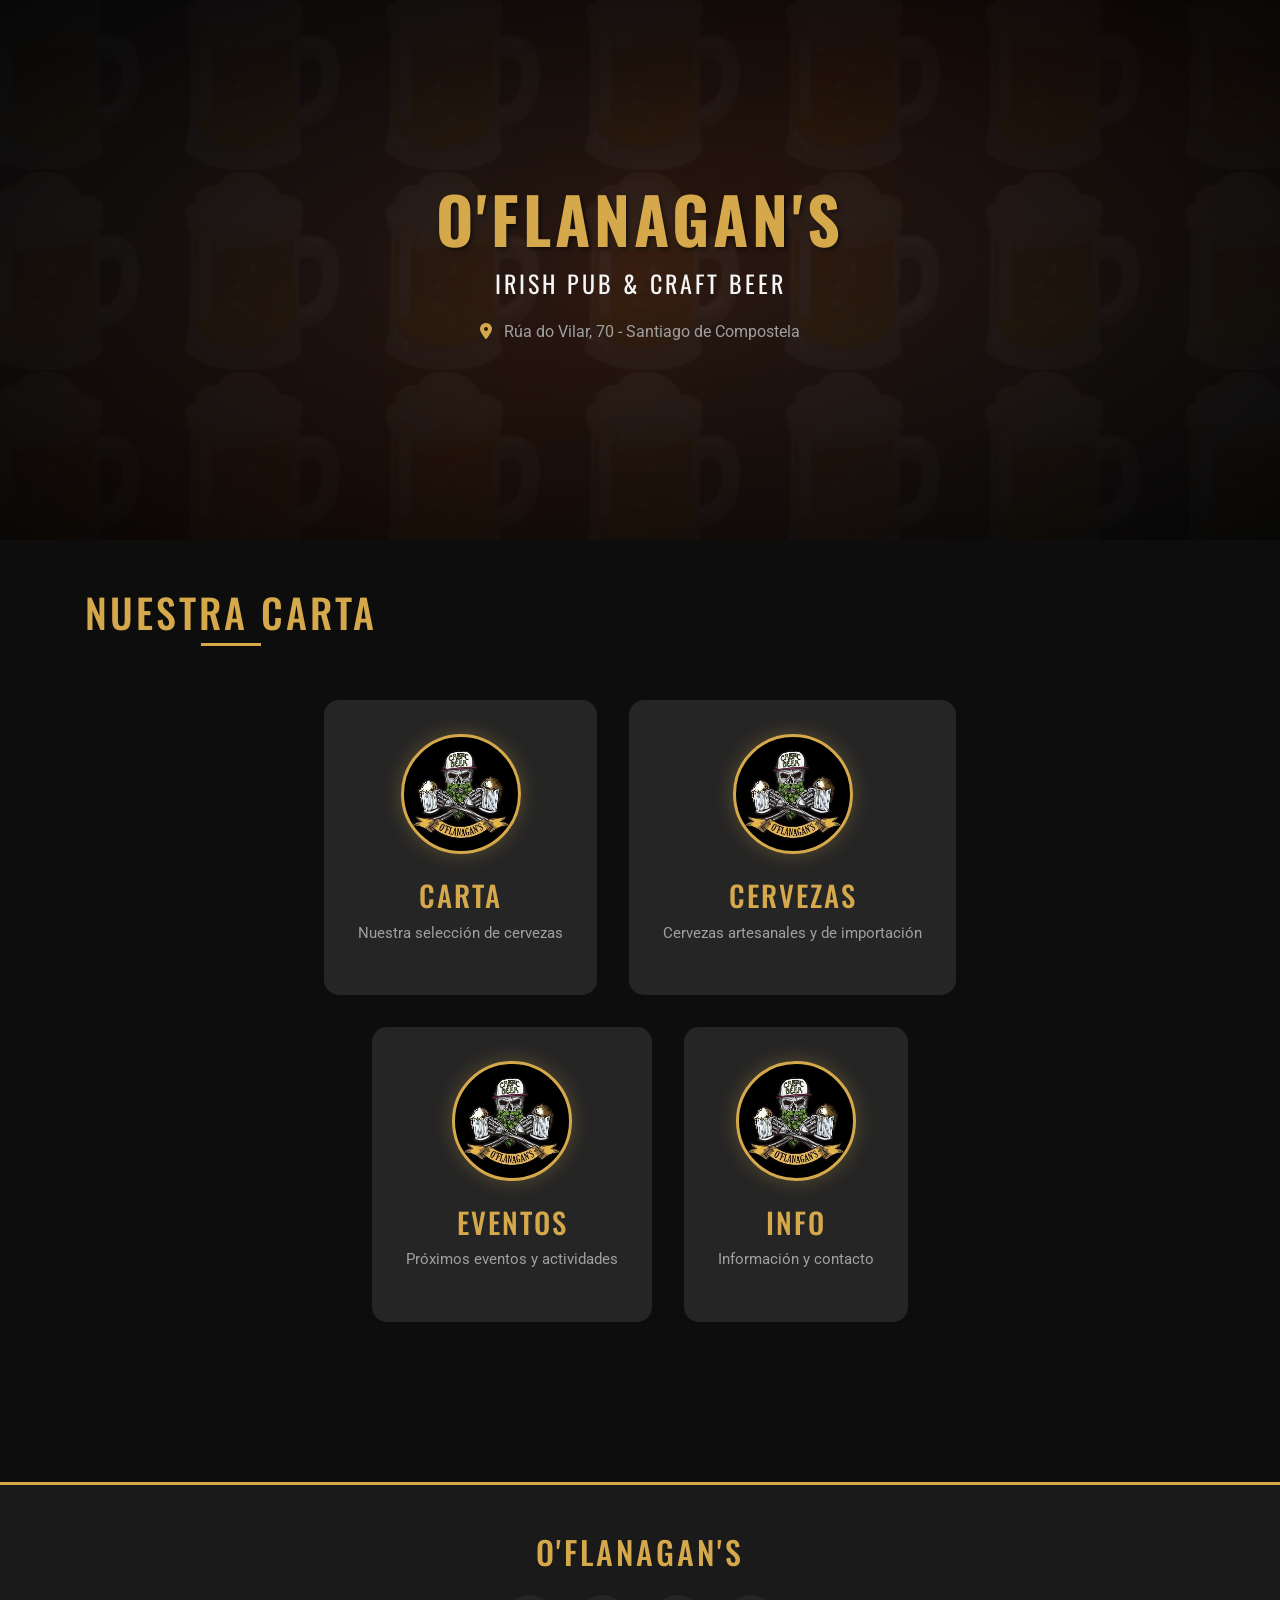
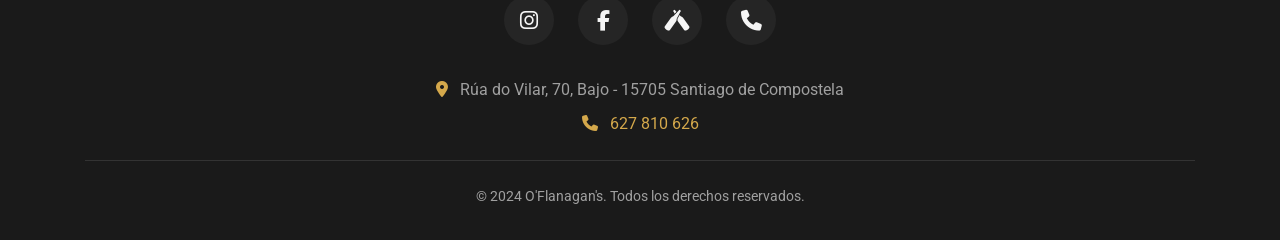
==== index.html @ c4d542ac "Add: Nueva estructura con carta, cervezas, eventos, info + logo + iconos redes" ====
<!DOCTYPE html>
<html lang="es">
<head>
    <meta charset="UTF-8">
    <meta name="viewport" content="width=device-width, initial-scale=1.0">
    <meta name="description" content="O'Flanagan's - Cervecería Craft en Santiago de Compostela">
    <title>O'Flanagan's - Cervecería Craft</title>
    <link rel="stylesheet" href="https://cdn.jsdelivr.net/npm/bootstrap@4.6.2/dist/css/bootstrap.min.css">
    <link rel="stylesheet" href="https://cdnjs.cloudflare.com/ajax/libs/font-awesome/6.4.0/css/all.min.css">
    <link href="https://fonts.googleapis.com/css2?family=Oswald:wght@400;700&family=Roboto:wght@300;400;700&display=swap" rel="stylesheet">
    <link rel="stylesheet" href="css/style.css">
</head>
<body>
    <header class="hero-section">
        <div class="hero-overlay"></div>
        <div class="container hero-content">
            <h1 class="brand-title">O'FLANAGAN'S</h1>
            <p class="brand-subtitle">Irish Pub & Craft Beer</p>
            <p class="location"><i class="fas fa-map-marker-alt"></i> Rúa do Vilar, 70 - Santiago de Compostela</p>
        </div>
    </header>

    <main class="container py-5">
        <h2 class="section-title text-center mb-5">NUESTRA CARTA</h2>
        
        <div class="menu-grid">
            <div class="menu-row">
                <a href="carta.html" class="menu-card">
                    <div class="menu-card-img" style="background: url('img/logo.png') center/cover no-repeat;">
                    </div>
                    <h3>CARTA</h3>
                    <p>Nuestra selección de cervezas</p>
                </a>
                
                <a href="cervezas.html" class="menu-card">
                    <div class="menu-card-img" style="background: url('img/logo.png') center/cover no-repeat;">
                    </div>
                    <h3>CERVEZAS</h3>
                    <p>Cervezas artesanales y de importación</p>
                </a>
            </div>
            
            <div class="menu-row">
                <a href="eventos.html" class="menu-card">
                    <div class="menu-card-img" style="background: url('img/logo.png') center/cover no-repeat;">
                    </div>
                    <h3>EVENTOS</h3>
                    <p>Próximos eventos y actividades</p>
                </a>
                
                <a href="info.html" class="menu-card">
                    <div class="menu-card-img" style="background: url('img/logo.png') center/cover no-repeat;">
                    </div>
                    <h3>INFO</h3>
                    <p>Información y contacto</p>
                </a>
            </div>
        </div>
    </main>

    <footer class="site-footer">
        <div class="container">
            <div class="footer-logo">
                <h3>O'FLANAGAN'S</h3>
            </div>
            
            <div class="social-links">
                <a href="https://www.instagram.com/oflanaganscraft/" target="_blank" class="social-link" title="Instagram">
                    <i class="fab fa-instagram"></i>
                </a>
                <a href="https://www.facebook.com/oflanagans" target="_blank" class="social-link" title="Facebook">
                    <i class="fab fa-facebook-f"></i>
                </a>
                <a href="https://untappd.com/v/oflanagans" target="_blank" class="social-link" title="Untappd">
                    <i class="fab fa-untappd"></i>
                </a>
                <a href="tel:+34627810626" class="social-link" title="Teléfono">
                    <i class="fas fa-phone"></i>
                </a>
            </div>
            
            <div class="contact-info">
                <p><i class="fas fa-map-marker-alt"></i> Rúa do Vilar, 70, Bajo - 15705 Santiago de Compostela</p>
                <p><i class="fas fa-phone"></i> <a href="tel:+34627810626">627 810 626</a></p>
            </div>
            
            <p class="copyright">&copy; 2024 O'Flanagan's. Todos los derechos reservados.</p>
        </div>
    </footer>

    <script src="https://code.jquery.com/jquery-3.6.0.min.js"></script>
    <script src="https://cdn.jsdelivr.net/npm/bootstrap@4.6.2/dist/js/bootstrap.bundle.min.js"></script>
</body>
</html>
---- css/style.css ----
/* Variables */
:root {
    --primary-gold: #d4a84b;
    --primary-dark: #1a1a1a;
    --secondary-dark: #0d0d0d;
    --text-light: #f5f5f5;
    --text-muted: #a0a0a0;
    --accent-red: #8b0000;
    --card-bg: #252525;
    --transition: all 0.3s ease;
}

/* Reset & Base */
* {
    margin: 0;
    padding: 0;
    box-sizing: border-box;
}

body {
    font-family: 'Roboto', sans-serif;
    background-color: var(--secondary-dark);
    color: var(--text-light);
    min-height: 100vh;
    line-height: 1.6;
}

/* Hero Section */
.hero-section {
    position: relative;
    height: 60vh;
    min-height: 400px;
    display: flex;
    align-items: center;
    justify-content: center;
    background: linear-gradient(135deg, #1a1a1a 0%, #2d1810 50%, #1a1a1a 100%);
    overflow: hidden;
}

.hero-section::before {
    content: '';
    position: absolute;
    top: 0;
    left: 0;
    right: 0;
    bottom: 0;
    background: url('data:image/svg+xml,<svg xmlns="http://www.w3.org/2000/svg" viewBox="0 0 100 100"><text y=".9em" font-size="90">🍺</text></svg>') center/200px repeat;
    opacity: 0.05;
}

.hero-overlay {
    position: absolute;
    top: 0;
    left: 0;
    right: 0;
    bottom: 0;
    background: radial-gradient(ellipse at center, transparent 0%, rgba(0,0,0,0.8) 100%);
}

.hero-content {
    position: relative;
    z-index: 2;
    text-align: center;
}

.brand-title {
    font-family: 'Oswald', sans-serif;
    font-size: 4rem;
    font-weight: 700;
    color: var(--primary-gold);
    text-shadow: 2px 2px 4px rgba(0,0,0,0.5);
    letter-spacing: 4px;
    margin-bottom: 0.5rem;
    animation: fadeInDown 1s ease;
}

.brand-subtitle {
    font-family: 'Oswald', sans-serif;
    font-size: 1.5rem;
    color: var(--text-light);
    text-transform: uppercase;
    letter-spacing: 3px;
    margin-bottom: 1rem;
    animation: fadeInUp 1s ease 0.3s both;
}

.location {
    color: var(--text-muted);
    font-size: 1rem;
    animation: fadeInUp 1s ease 0.6s both;
}

.location i {
    color: var(--primary-gold);
    margin-right: 0.5rem;
}

/* Section Title */
.section-title {
    font-family: 'Oswald', sans-serif;
    font-size: 2.5rem;
    color: var(--primary-gold);
    text-transform: uppercase;
    letter-spacing: 3px;
    position: relative;
    display: inline-block;
}

.section-title::after {
    content: '';
    position: absolute;
    bottom: -10px;
    left: 50%;
    transform: translateX(-50%);
    width: 60px;
    height: 3px;
    background: var(--primary-gold);
}

/* Menu Grid */
.menu-grid {
    display: flex;
    flex-direction: column;
    gap: 0;
    padding: 1rem;
    max-width: 900px;
    margin: 0 auto;
}

.menu-row {
    display: flex;
    justify-content: center;
    gap: 2rem;
    flex-wrap: wrap;
    margin-bottom: 2rem;
}

.menu-card {
    background: var(--card-bg);
    border-radius: 15px;
    padding: 2rem;
    text-align: center;
    text-decoration: none;
    color: var(--text-light);
    transition: var(--transition);
    border: 2px solid transparent;
    position: relative;
    overflow: hidden;
}

.menu-card::before {
    content: '';
    position: absolute;
    top: 0;
    left: 0;
    right: 0;
    height: 4px;
    background: linear-gradient(90deg, var(--primary-gold), var(--accent-red));
    transform: scaleX(0);
    transition: var(--transition);
}

.menu-card:hover {
    transform: translateY(-10px);
    box-shadow: 0 20px 40px rgba(0,0,0,0.4);
    border-color: var(--primary-gold);
}

.menu-card:hover::before {
    transform: scaleX(1);
}

.menu-card-img {
    width: 120px;
    height: 120px;
    margin: 0 auto 1.5rem;
    display: flex;
    align-items: center;
    justify-content: center;
    border-radius: 50%;
    font-size: 2.5rem;
    color: var(--text-light);
    border: 3px solid var(--primary-gold);
    box-shadow: 0 0 20px rgba(212, 168, 75, 0.3);
}

.menu-card h3 {
    font-family: 'Oswald', sans-serif;
    font-size: 1.8rem;
    color: var(--primary-gold);
    margin-bottom: 0.5rem;
    letter-spacing: 2px;
}

.menu-card p {
    color: var(--text-muted);
    font-size: 0.95rem;
}

/* Page Header */
.page-header {
    background: linear-gradient(135deg, var(--primary-dark), #2d1810);
    padding: 3rem 0;
    text-align: center;
    border-bottom: 3px solid var(--primary-gold);
}

.page-header h1 {
    font-family: 'Oswald', sans-serif;
    font-size: 3rem;
    color: var(--primary-gold);
    letter-spacing: 3px;
}

/* Beer Table */
.beer-table-container {
    max-width: 1000px;
    margin: 3rem auto;
    padding: 0 1rem;
}

.beer-table {
    width: 100%;
    border-collapse: collapse;
    background: var(--card-bg);
    border-radius: 10px;
    overflow: hidden;
}

.beer-table th,
.beer-table td {
    padding: 1rem 1.5rem;
    text-align: left;
    border-bottom: 1px solid #333;
}

.beer-table th {
    background: var(--primary-dark);
    color: var(--primary-gold);
    font-family: 'Oswald', sans-serif;
    font-weight: 700;
    text-transform: uppercase;
    letter-spacing: 1px;
}

.beer-table tr:hover {
    background: rgba(212, 168, 75, 0.1);
}

.beer-table .beer-name {
    font-weight: 700;
    color: var(--text-light);
}

.beer-table .beer-origin {
    color: var(--text-muted);
    font-style: italic;
}

.beer-table .beer-price {
    color: var(--primary-gold);
    font-weight: 700;
    font-size: 1.1rem;
}

.beer-table .beer-abv {
    background: var(--accent-red);
    color: white;
    padding: 0.2rem 0.6rem;
    border-radius: 20px;
    font-size: 0.85rem;
}

/* Back Button */
.back-btn {
    display: inline-flex;
    align-items: center;
    gap: 0.5rem;
    color: var(--primary-gold);
    text-decoration: none;
    font-weight: 600;
    margin: 2rem;
    padding: 0.75rem 1.5rem;
    border: 2px solid var(--primary-gold);
    border-radius: 30px;
    transition: var(--transition);
}

.back-btn:hover {
    background: var(--primary-gold);
    color: var(--secondary-dark);
}

/* Footer */
.site-footer {
    background: var(--primary-dark);
    padding: 3rem 0 1rem;
    margin-top: 4rem;
    border-top: 3px solid var(--primary-gold);
}

.footer-logo h3 {
    font-family: 'Oswald', sans-serif;
    font-size: 2rem;
    color: var(--primary-gold);
    text-align: center;
    margin-bottom: 1.5rem;
    letter-spacing: 3px;
}

.social-links {
    display: flex;
    justify-content: center;
    gap: 1.5rem;
    margin-bottom: 2rem;
}

.social-link {
    width: 50px;
    height: 50px;
    display: flex;
    align-items: center;
    justify-content: center;
    background: var(--card-bg);
    border-radius: 50%;
    color: var(--text-light);
    font-size: 1.3rem;
    text-decoration: none;
    transition: var(--transition);
    border: 2px solid transparent;
}

.social-link:hover {
    background: var(--primary-gold);
    color: var(--secondary-dark);
    transform: translateY(-5px);
}

.contact-info {
    text-align: center;
    color: var(--text-muted);
    margin-bottom: 1.5rem;
}

.contact-info p {
    margin: 0.5rem 0;
}

.contact-info a {
    color: var(--primary-gold);
    text-decoration: none;
}

.contact-info i {
    color: var(--primary-gold);
    margin-right: 0.5rem;
}

.copyright {
    text-align: center;
    color: var(--text-muted);
    font-size: 0.9rem;
    padding-top: 1.5rem;
    border-top: 1px solid #333;
}

/* Info Page */
.info-container {
    max-width: 800px;
    margin: 3rem auto;
    padding: 2rem;
    background: var(--card-bg);
    border-radius: 15px;
}

.info-section {
    margin-bottom: 2rem;
}

.info-section h2 {
    font-family: 'Oswald', sans-serif;
    color: var(--primary-gold);
    margin-bottom: 1rem;
    font-size: 1.8rem;
}

.info-section p {
    color: var(--text-muted);
    line-height: 1.8;
}

/* Animations */
@keyframes fadeInDown {
    from {
        opacity: 0;
        transform: translateY(-30px);
    }
    to {
        opacity: 1;
        transform: translateY(0);
    }
}

@keyframes fadeInUp {
    from {
        opacity: 0;
        transform: translateY(30px);
    }
    to {
        opacity: 1;
        transform: translateY(0);
    }
}

/* Responsive */
@media (max-width: 768px) {
    .brand-title {
        font-size: 2.5rem;
        letter-spacing: 2px;
    }
    
    .brand-subtitle {
        font-size: 1rem;
    }
    
    .section-title {
        font-size: 1.8rem;
    }
    
    .menu-row {
        flex-direction: column;
        align-items: center;
    }
    
    .menu-card {
        width: 100%;
        max-width: 300px;
    }
    
    .menu-card-img {
        width: 100px;
        height: 100px;
    }
    
    .menu-card h3 {
        font-size: 1.4rem;
    }
    
    .beer-table th,
    .beer-table td {
        padding: 0.75rem;
    }
    
    .page-header h1 {
        font-size: 2rem;
    }
}
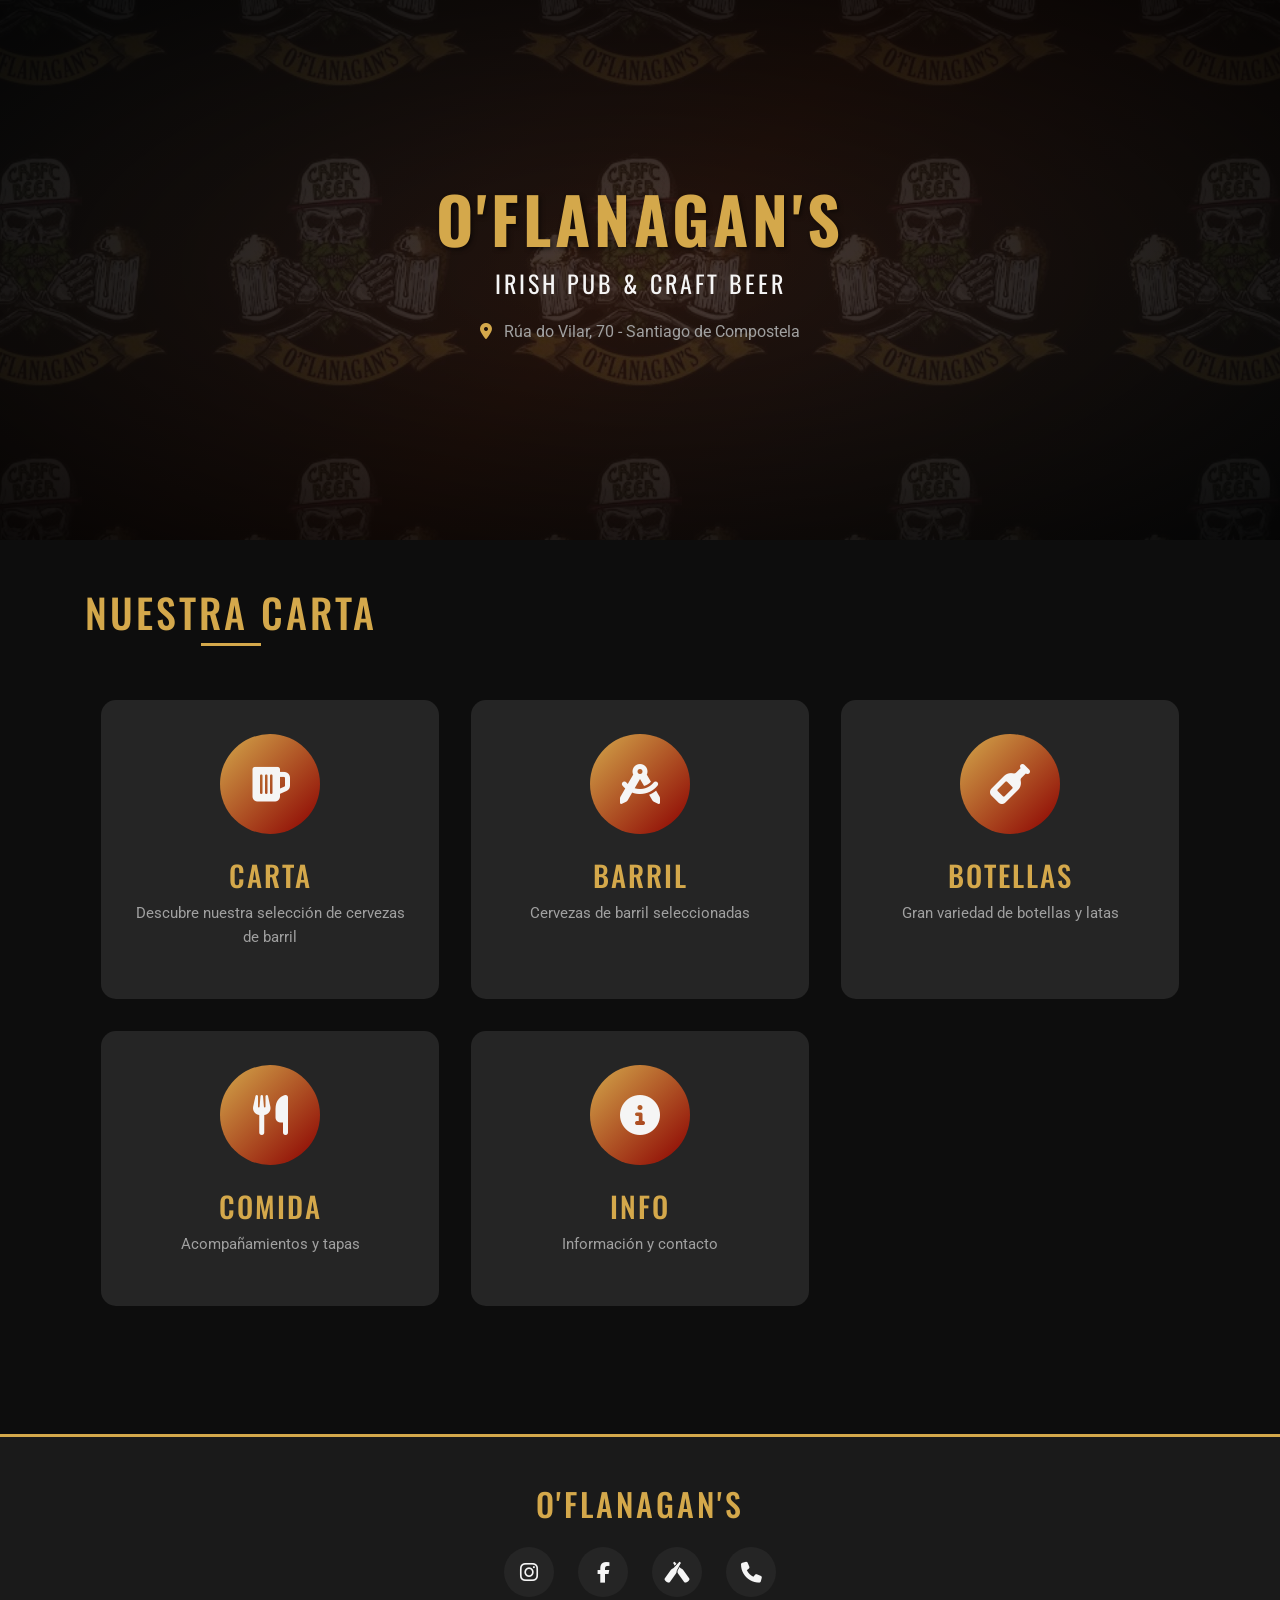
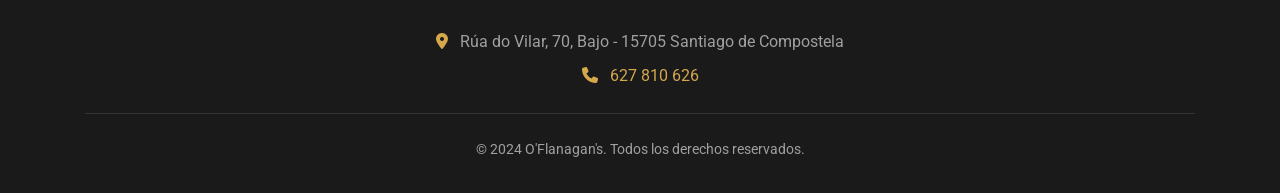
==== commit 4b084ca8: "Cambiar fondo por nuestro logo" ====
--- a/index.html
+++ b/index.html
@@ -24,37 +24,45 @@
         <h2 class="section-title text-center mb-5">NUESTRA CARTA</h2>
         
         <div class="menu-grid">
-            <div class="menu-row">
-                <a href="carta.html" class="menu-card">
-                    <div class="menu-card-img" style="background: url('img/logo.png') center/cover no-repeat;">
-                    </div>
-                    <h3>CARTA</h3>
-                    <p>Nuestra selección de cervezas</p>
-                </a>
-                
-                <a href="cervezas.html" class="menu-card">
-                    <div class="menu-card-img" style="background: url('img/logo.png') center/cover no-repeat;">
-                    </div>
-                    <h3>CERVEZAS</h3>
-                    <p>Cervezas artesanales y de importación</p>
-                </a>
-            </div>
+            <a href="carta.html" class="menu-card">
+                <div class="menu-card-img">
+                    <i class="fas fa-beer"></i>
+                </div>
+                <h3>CARTA</h3>
+                <p>Descubre nuestra selección de cervezas de barril</p>
+            </a>
             
-            <div class="menu-row">
-                <a href="eventos.html" class="menu-card">
-                    <div class="menu-card-img" style="background: url('img/logo.png') center/cover no-repeat;">
-                    </div>
-                    <h3>EVENTOS</h3>
-                    <p>Próximos eventos y actividades</p>
-                </a>
-                
-                <a href="info.html" class="menu-card">
-                    <div class="menu-card-img" style="background: url('img/logo.png') center/cover no-repeat;">
-                    </div>
-                    <h3>INFO</h3>
-                    <p>Información y contacto</p>
-                </a>
-            </div>
+            <a href="barril.html" class="menu-card">
+                <div class="menu-card-img">
+                    <i class="fas fa-drafting-compass"></i>
+                </div>
+                <h3>BARRIL</h3>
+                <p>Cervezas de barril seleccionadas</p>
+            </a>
+            
+            <a href="botellas.html" class="menu-card">
+                <div class="menu-card-img">
+                    <i class="fas fa-wine-bottle"></i>
+                </div>
+                <h3>BOTELLAS</h3>
+                <p>Gran variedad de botellas y latas</p>
+            </a>
+            
+            <a href="food.html" class="menu-card">
+                <div class="menu-card-img">
+                    <i class="fas fa-utensils"></i>
+                </div>
+                <h3>COMIDA</h3>
+                <p>Acompañamientos y tapas</p>
+            </a>
+            
+            <a href="info.html" class="menu-card">
+                <div class="menu-card-img">
+                    <i class="fas fa-info-circle"></i>
+                </div>
+                <h3>INFO</h3>
+                <p>Información y contacto</p>
+            </a>
         </div>
     </main>
 
--- a/css/style.css
+++ b/css/style.css
@@ -44,8 +44,8 @@
     left: 0;
     right: 0;
     bottom: 0;
-    background: url('data:image/svg+xml,<svg xmlns="http://www.w3.org/2000/svg" viewBox="0 0 100 100"><text y=".9em" font-size="90">🍺</text></svg>') center/200px repeat;
-    opacity: 0.05;
+    background: url('../img/logo.png') center/300px repeat;
+    opacity: 0.15;
 }
 
 .hero-overlay {
@@ -119,20 +119,12 @@
 
 /* Menu Grid */
 .menu-grid {
-    display: flex;
-    flex-direction: column;
-    gap: 0;
+    display: grid;
+    grid-template-columns: repeat(auto-fit, minmax(250px, 1fr));
+    gap: 2rem;
     padding: 1rem;
-    max-width: 900px;
+    max-width: 1200px;
     margin: 0 auto;
-}
-
-.menu-row {
-    display: flex;
-    justify-content: center;
-    gap: 2rem;
-    flex-wrap: wrap;
-    margin-bottom: 2rem;
 }
 
 .menu-card {
@@ -171,17 +163,16 @@
 }
 
 .menu-card-img {
-    width: 120px;
-    height: 120px;
+    width: 100px;
+    height: 100px;
     margin: 0 auto 1.5rem;
     display: flex;
     align-items: center;
     justify-content: center;
+    background: linear-gradient(135deg, var(--primary-gold), var(--accent-red));
     border-radius: 50%;
     font-size: 2.5rem;
     color: var(--text-light);
-    border: 3px solid var(--primary-gold);
-    box-shadow: 0 0 20px rgba(212, 168, 75, 0.3);
 }
 
 .menu-card h3 {
@@ -427,19 +418,19 @@
         font-size: 1.8rem;
     }
     
-    .menu-row {
-        flex-direction: column;
-        align-items: center;
+    .menu-grid {
+        grid-template-columns: repeat(auto-fit, minmax(200px, 1fr));
+        gap: 1.5rem;
     }
     
     .menu-card {
-        width: 100%;
-        max-width: 300px;
+        padding: 1.5rem;
     }
     
     .menu-card-img {
-        width: 100px;
-        height: 100px;
+        width: 70px;
+        height: 70px;
+        font-size: 1.8rem;
     }
     
     .menu-card h3 {
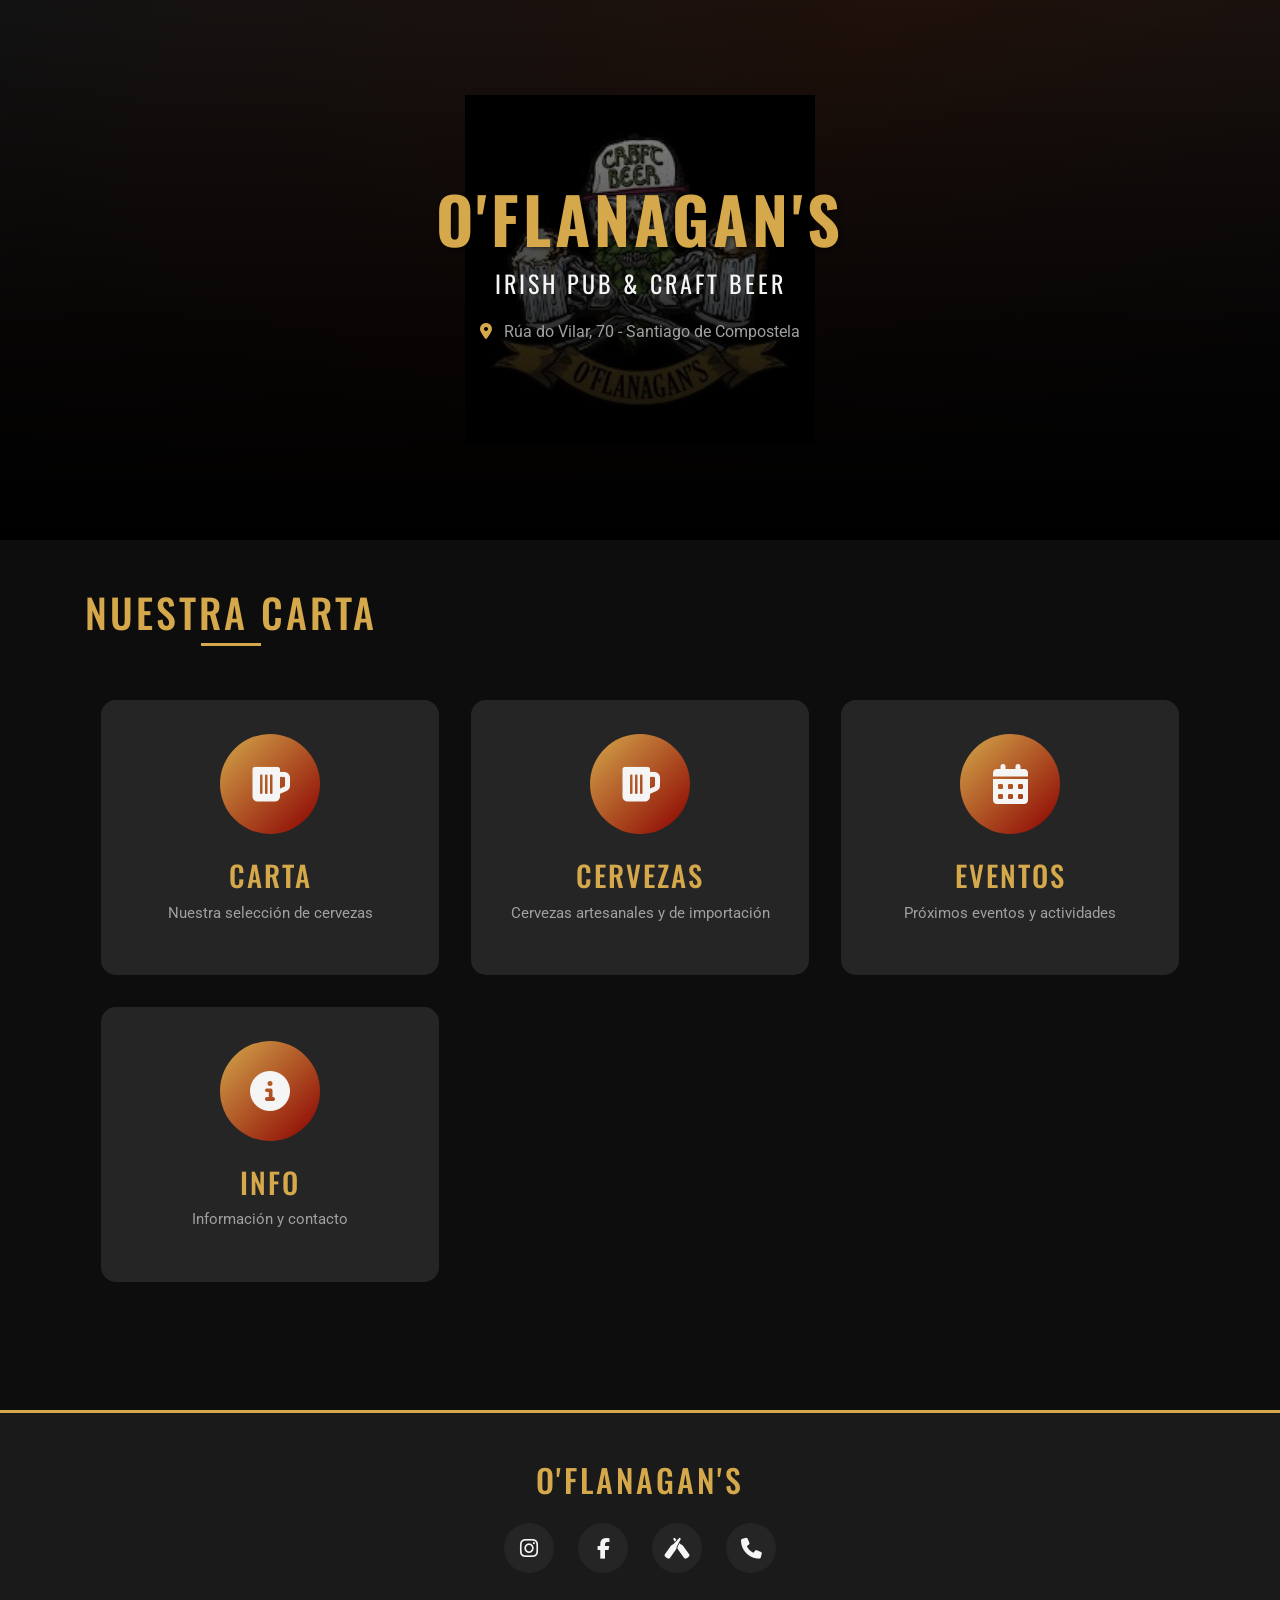
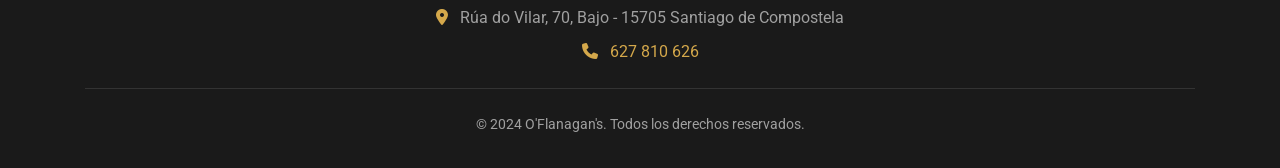
==== commit 69892518: "Corregir: 1 logo solo + 4 tarjetas" ====
--- a/index.html
+++ b/index.html
@@ -29,31 +29,23 @@
                     <i class="fas fa-beer"></i>
                 </div>
                 <h3>CARTA</h3>
-                <p>Descubre nuestra selección de cervezas de barril</p>
+                <p>Nuestra selección de cervezas</p>
             </a>
             
-            <a href="barril.html" class="menu-card">
+            <a href="cervezas.html" class="menu-card">
                 <div class="menu-card-img">
-                    <i class="fas fa-drafting-compass"></i>
+                    <i class="fas fa-beer"></i>
                 </div>
-                <h3>BARRIL</h3>
-                <p>Cervezas de barril seleccionadas</p>
+                <h3>CERVEZAS</h3>
+                <p>Cervezas artesanales y de importación</p>
             </a>
             
-            <a href="botellas.html" class="menu-card">
+            <a href="eventos.html" class="menu-card">
                 <div class="menu-card-img">
-                    <i class="fas fa-wine-bottle"></i>
+                    <i class="fas fa-calendar-alt"></i>
                 </div>
-                <h3>BOTELLAS</h3>
-                <p>Gran variedad de botellas y latas</p>
-            </a>
-            
-            <a href="food.html" class="menu-card">
-                <div class="menu-card-img">
-                    <i class="fas fa-utensils"></i>
-                </div>
-                <h3>COMIDA</h3>
-                <p>Acompañamientos y tapas</p>
+                <h3>EVENTOS</h3>
+                <p>Próximos eventos y actividades</p>
             </a>
             
             <a href="info.html" class="menu-card">
--- a/css/style.css
+++ b/css/style.css
@@ -44,8 +44,9 @@
     left: 0;
     right: 0;
     bottom: 0;
-    background: url('../img/logo.png') center/300px repeat;
-    opacity: 0.15;
+    background: url('../img/logo.png') no-repeat;
+    background-position: center center;
+    background-size: 350px;
 }
 
 .hero-overlay {
@@ -54,7 +55,7 @@
     left: 0;
     right: 0;
     bottom: 0;
-    background: radial-gradient(ellipse at center, transparent 0%, rgba(0,0,0,0.8) 100%);
+    background: linear-gradient(to bottom, rgba(0,0,0,0.3) 0%, rgba(0,0,0,0.8) 60%, rgba(0,0,0,1) 100%);
 }
 
 .hero-content {
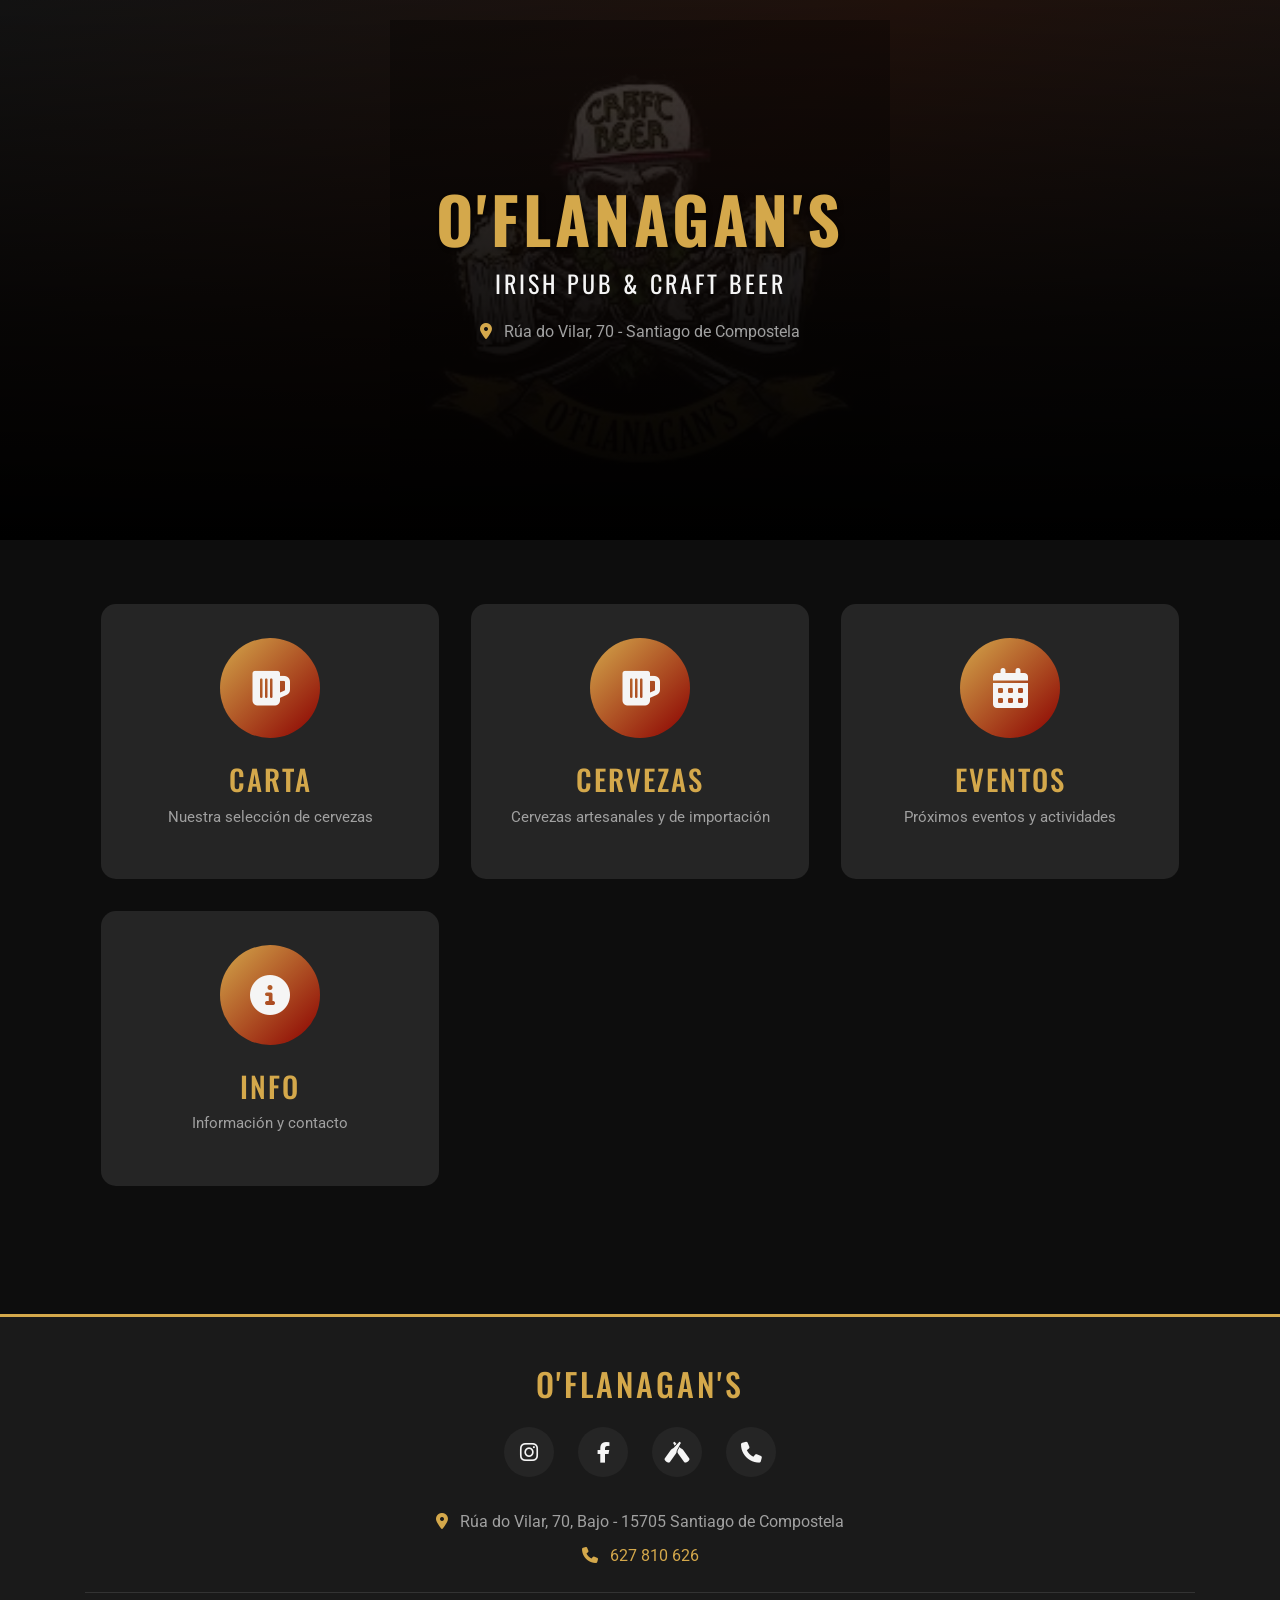
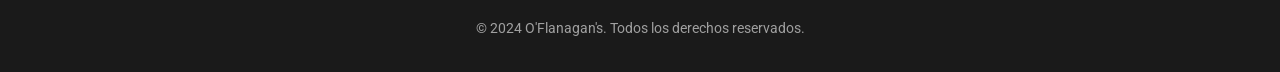
==== commit 75e14178: "Logo más grande + quitar NUESTRA CARTA" ====
--- a/index.html
+++ b/index.html
@@ -21,7 +21,6 @@
     </header>
 
     <main class="container py-5">
-        <h2 class="section-title text-center mb-5">NUESTRA CARTA</h2>
         
         <div class="menu-grid">
             <a href="carta.html" class="menu-card">
--- a/css/style.css
+++ b/css/style.css
@@ -46,7 +46,8 @@
     bottom: 0;
     background: url('../img/logo.png') no-repeat;
     background-position: center center;
-    background-size: 350px;
+    background-size: 500px;
+    opacity: 0.3;
 }
 
 .hero-overlay {
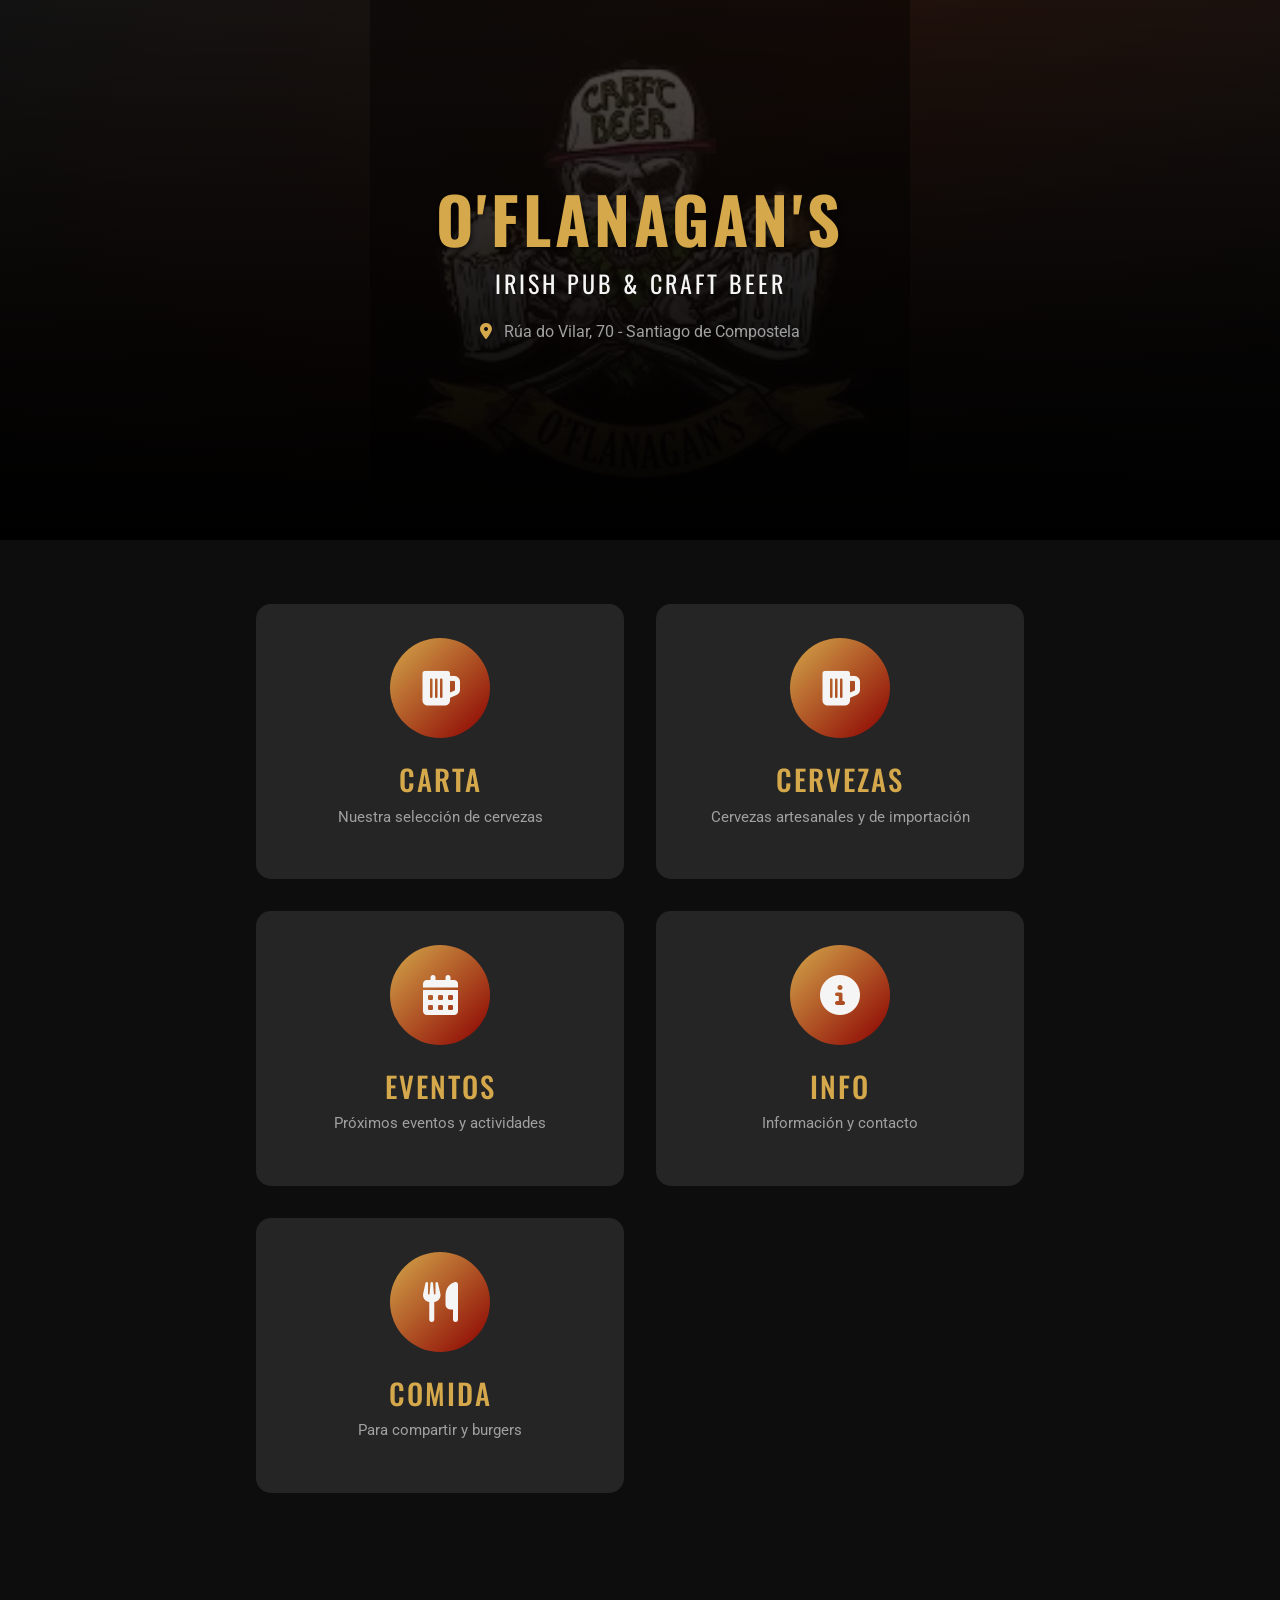
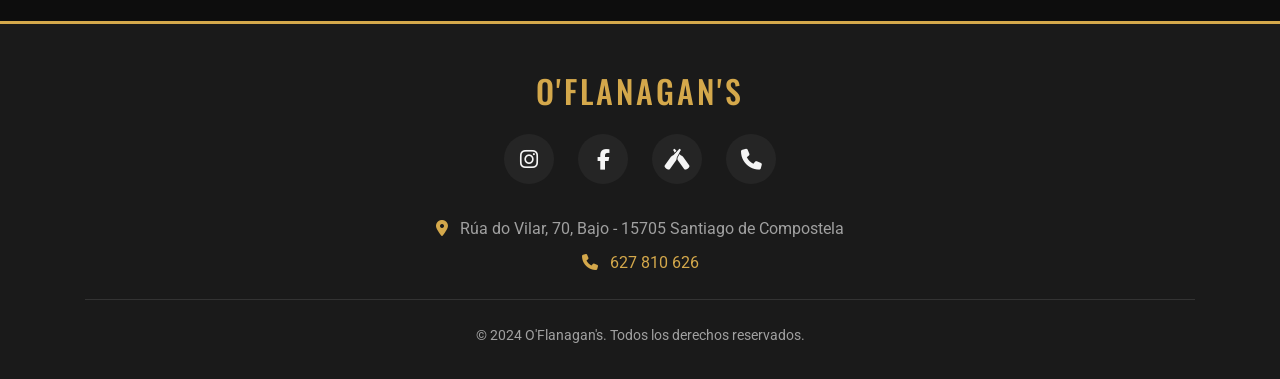
==== commit f56fddfa: "Añadir menu comida con fotos desplegables" ====
--- a/index.html
+++ b/index.html
@@ -54,6 +54,14 @@
                 <h3>INFO</h3>
                 <p>Información y contacto</p>
             </a>
+            
+            <a href="comida.html" class="menu-card">
+                <div class="menu-card-img">
+                    <i class="fas fa-utensils"></i>
+                </div>
+                <h3>COMIDA</h3>
+                <p>Para compartir y burgers</p>
+            </a>
         </div>
     </main>
 
--- a/css/style.css
+++ b/css/style.css
@@ -46,8 +46,8 @@
     bottom: 0;
     background: url('../img/logo.png') no-repeat;
     background-position: center center;
-    background-size: 500px;
-    opacity: 0.3;
+    background-size: contain;
+    opacity: 0.4;
 }
 
 .hero-overlay {
@@ -122,10 +122,10 @@
 /* Menu Grid */
 .menu-grid {
     display: grid;
-    grid-template-columns: repeat(auto-fit, minmax(250px, 1fr));
+    grid-template-columns: repeat(2, 1fr);
     gap: 2rem;
     padding: 1rem;
-    max-width: 1200px;
+    max-width: 800px;
     margin: 0 auto;
 }
 
@@ -158,10 +158,18 @@
     transform: translateY(-10px);
     box-shadow: 0 20px 40px rgba(0,0,0,0.4);
     border-color: var(--primary-gold);
+    text-decoration: none;
 }
 
 .menu-card:hover::before {
     transform: scaleX(1);
+}
+
+.menu-card:hover,
+.menu-card:focus,
+.menu-card:active {
+    text-decoration: none;
+    outline: none;
 }
 
 .menu-card-img {
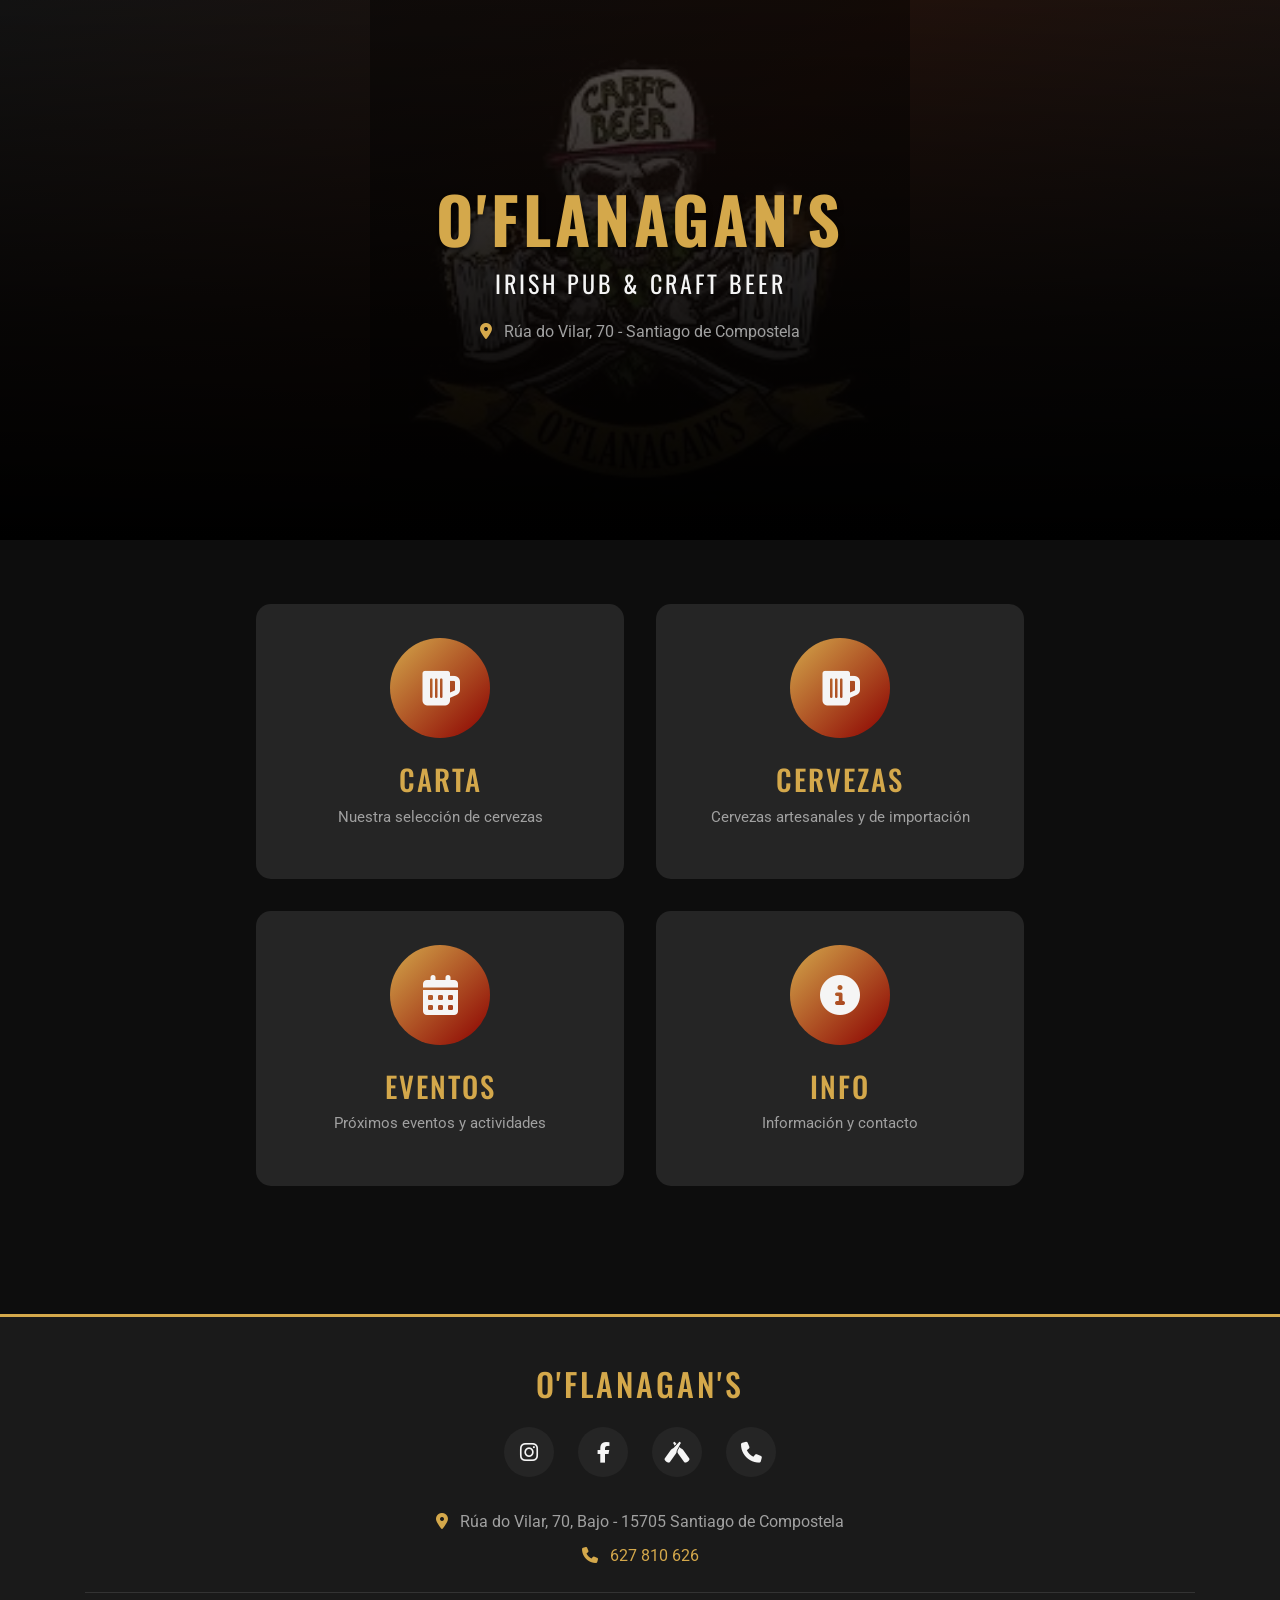
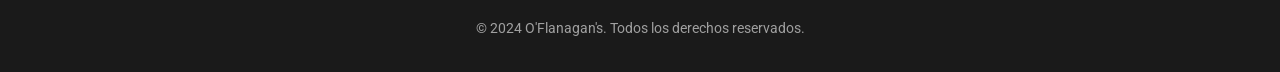
==== commit 7504094c: "Quitar tarjeta comida" ====
--- a/index.html
+++ b/index.html
@@ -54,14 +54,6 @@
                 <h3>INFO</h3>
                 <p>Información y contacto</p>
             </a>
-            
-            <a href="comida.html" class="menu-card">
-                <div class="menu-card-img">
-                    <i class="fas fa-utensils"></i>
-                </div>
-                <h3>COMIDA</h3>
-                <p>Para compartir y burgers</p>
-            </a>
         </div>
     </main>
 
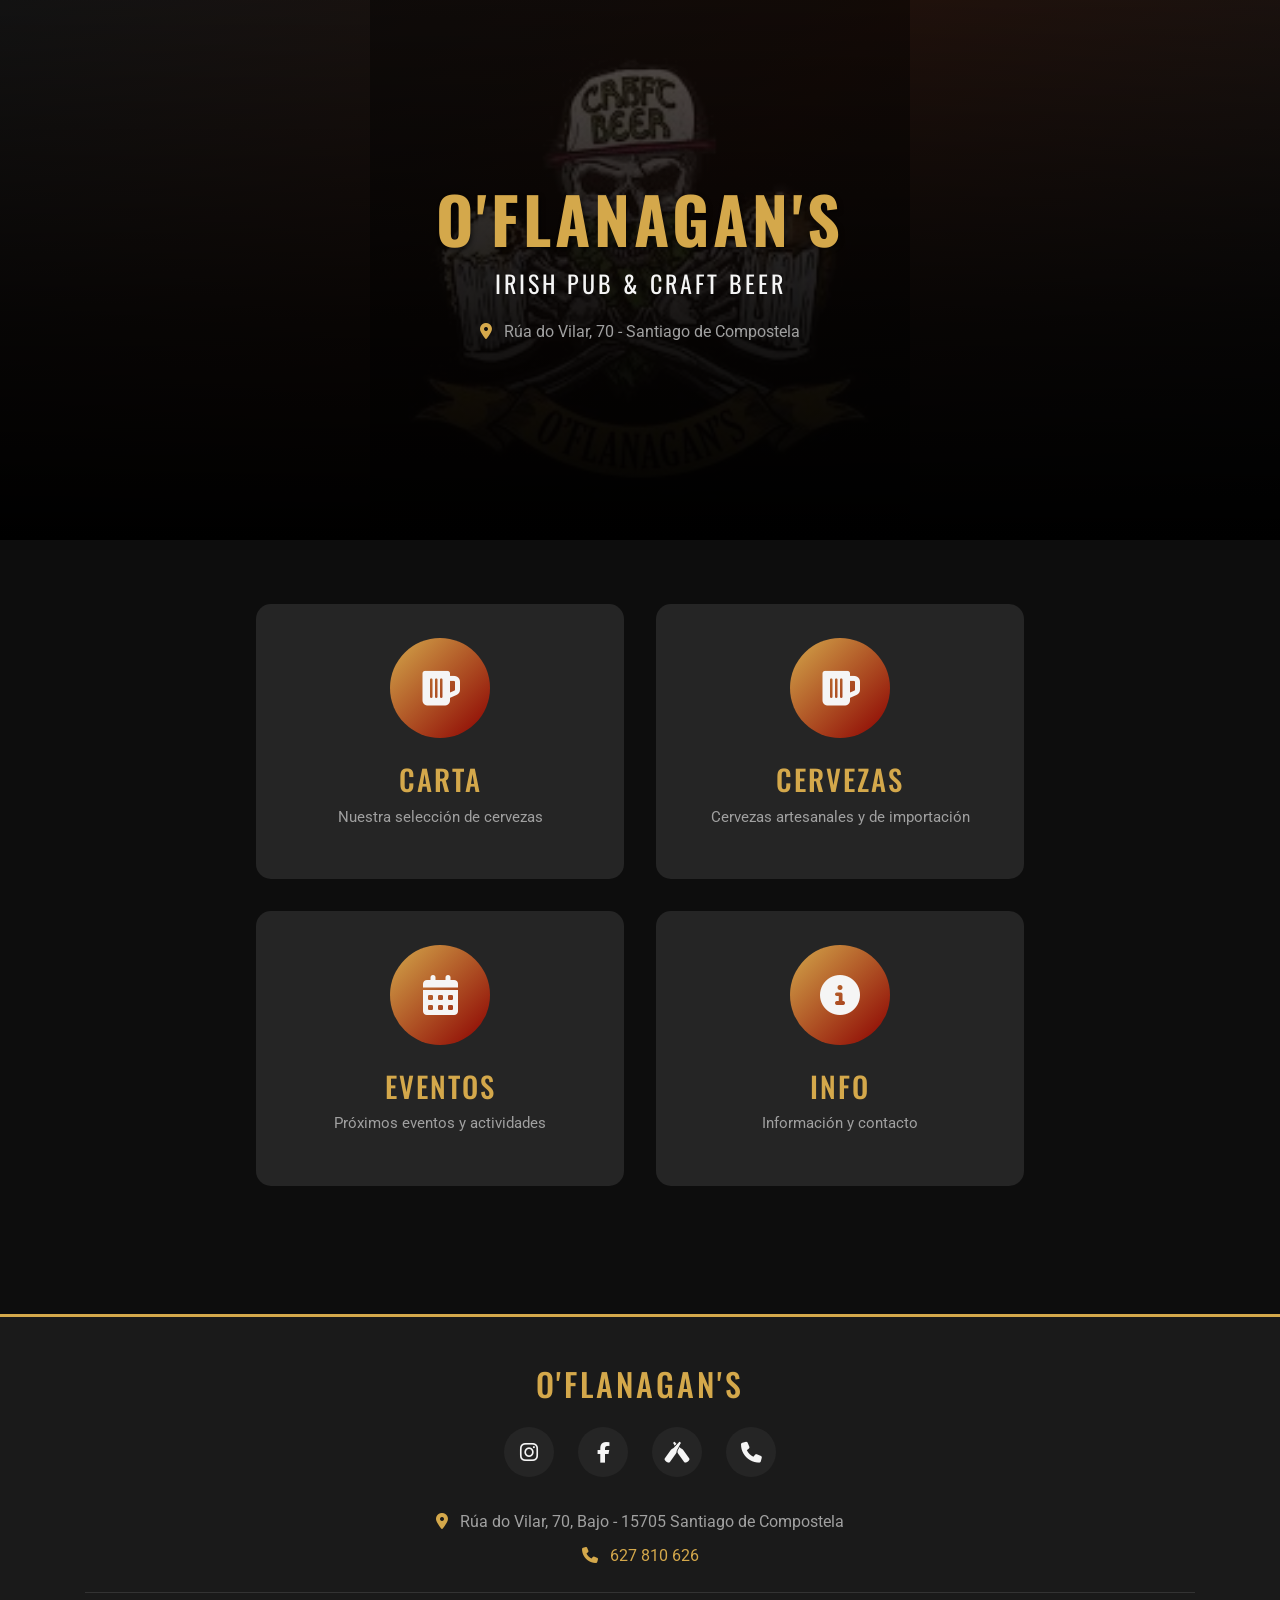
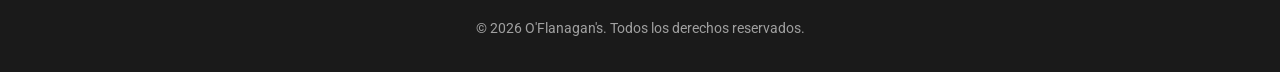
==== commit 6fdd836b: "Corregir untappd y año 2026" ====
--- a/index.html
+++ b/index.html
@@ -70,7 +70,7 @@
                 <a href="https://www.facebook.com/oflanagans" target="_blank" class="social-link" title="Facebook">
                     <i class="fab fa-facebook-f"></i>
                 </a>
-                <a href="https://untappd.com/v/oflanagans" target="_blank" class="social-link" title="Untappd">
+                <a href="https://untappd.com/v/o-flanagan-s/11539673" target="_blank" class="social-link" title="Untappd">
                     <i class="fab fa-untappd"></i>
                 </a>
                 <a href="tel:+34627810626" class="social-link" title="Teléfono">
@@ -83,7 +83,7 @@
                 <p><i class="fas fa-phone"></i> <a href="tel:+34627810626">627 810 626</a></p>
             </div>
             
-            <p class="copyright">&copy; 2024 O'Flanagan's. Todos los derechos reservados.</p>
+            <p class="copyright">&copy; 2026 O'Flanagan's. Todos los derechos reservados.</p>
         </div>
     </footer>
 
